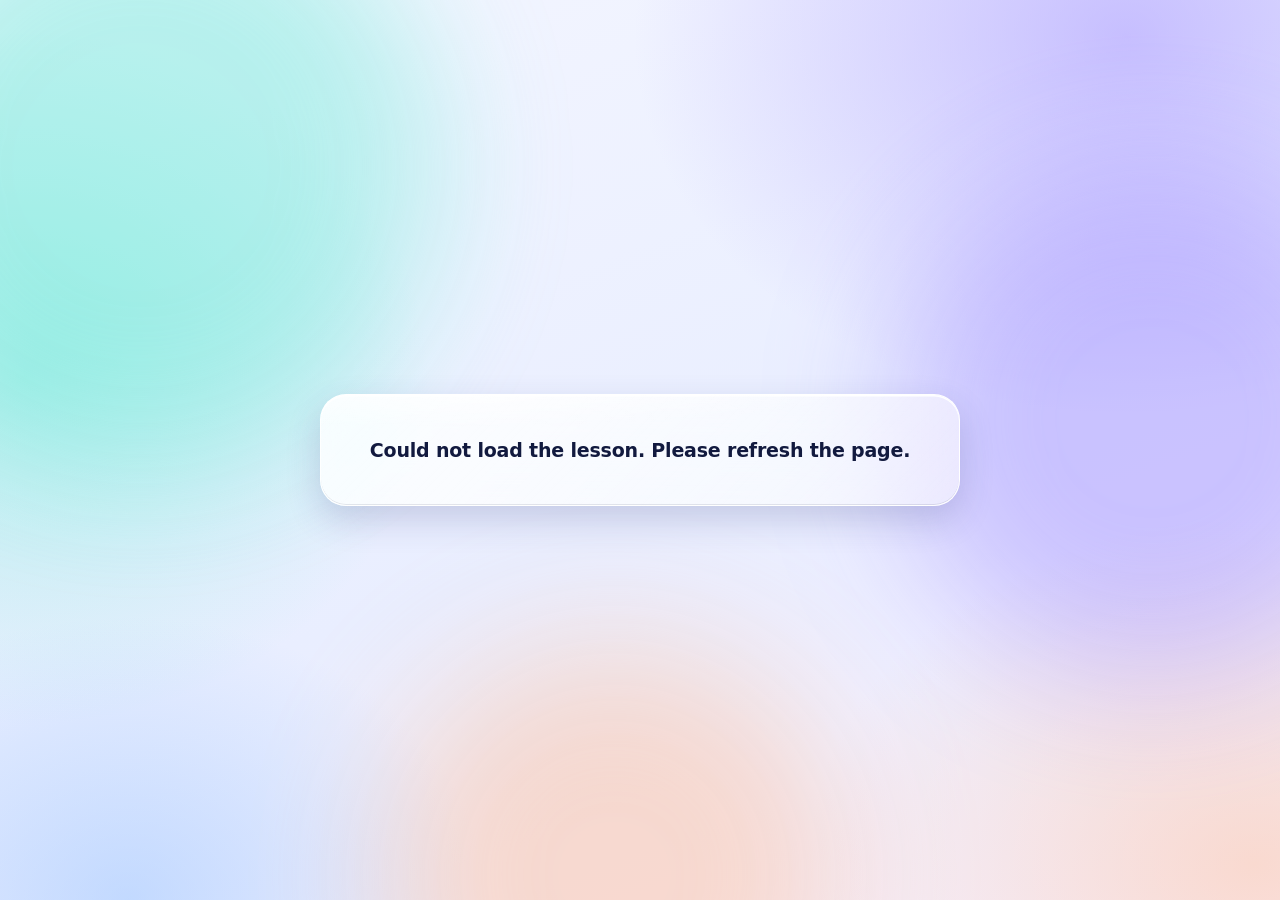
==== app/index.html @ 3ac42861 "Add the liquid-glass app shell and Batch 1 player (Phases 3 and 4) Static front end with no build st" ====
<!doctype html>
<html lang="en" data-theme="dark">
<head>
<meta charset="utf-8">
<meta name="viewport" content="width=device-width,initial-scale=1,viewport-fit=cover">
<meta name="theme-color" content="#0c1236">
<title>Genesis 6,000 Words</title>
<meta name="description" content="Genesis 6,000 English Words to Know: learn 20 new words at a time at three levels, with Traditional Chinese meanings you can switch on or off.">
<link rel="icon" href="icon.svg" type="image/svg+xml">
<link rel="manifest" href="manifest.webmanifest">
<link rel="stylesheet" href="css/app.css">
<script>
/* set the theme before first paint so there is no flash */
(function () {
  try {
    var s = JSON.parse(localStorage.getItem('genesis6000.v1') || '{}');
    var th = (s.prefs && s.prefs.theme) || 'auto';
    var dark = th === 'dark' || (th === 'auto' && matchMedia('(prefers-color-scheme: dark)').matches);
    document.documentElement.setAttribute('data-theme', dark ? 'dark' : 'light');
  } catch (e) {}
})();
</script>
</head>
<body>
<div class="blobs" aria-hidden="true"><span></span><span></span><span></span></div>
<div id="app"></div>
<noscript><p style="padding:24px;color:#fff">Please turn on JavaScript to use Genesis 6,000 English Words to Know.</p></noscript>
<script src="js/i18n.js"></script>
<script src="js/core.js"></script>
<script src="js/dnd.js"></script>
<script src="js/views-shell.js"></script>
<script src="js/views-batch.js"></script>
<script src="js/main.js"></script>
</body>
</html>
---- app/css/app.css ----
/* Genesis 6,000 English Words to Know — liquid-glass design.
   Tokens follow the IELTS app (docs/design/glass.css there): translucent fill, diagonal sheen,
   22px blur with saturation, light edge, inner highlight, soft shadow. Light and dark themes. */
:root{
  --lv1:#2ee6c5;--lv2:#ffb454;--lv3:#b9a2ff;--ok:#41e08a;--warn:#ffb454;--bad:#ff6b81;--blue:#4da3ff;
  --tint:255,255,255;--ink:#fff;--ink2:rgba(255,255,255,.76);--ink3:rgba(255,255,255,.64);--hl:rgba(255,255,255,.55);
  --glass:linear-gradient(135deg,rgba(255,255,255,.22),rgba(255,255,255,.06));--edge:rgba(255,255,255,.32);--shadow:rgba(3,6,28,.38);
  --bg:#0c1236;--sheen:rgba(255,255,255,.3);--bar:rgba(255,255,255,.18);--float:rgba(12,18,54,.74);
  --bg-img:radial-gradient(55% 60% at 88% 4%,rgba(124,92,255,.8),transparent 70%),radial-gradient(45% 55% at 2% 42%,rgba(46,230,197,.5),transparent 70%),radial-gradient(50% 55% at 98% 96%,rgba(255,150,90,.5),transparent 70%),radial-gradient(40% 45% at 10% 100%,rgba(77,163,255,.45),transparent 70%),linear-gradient(160deg,#0c1236,#101a47 55%,#0a1030);
  --blob1:rgba(124,92,255,.55);--blob2:rgba(46,230,197,.42);--blob3:rgba(255,150,90,.42);
  --on-accent:#0b1236;
  --lv:var(--lv1);--lv-grad:linear-gradient(180deg,#d6fff7,#2ee6c5);--lv-rgb:46,230,197;
  color-scheme:dark;
}
:root[data-theme=light]{
  --lv1:#0a9c82;--lv2:#b45f00;--lv3:#6a4ed6;--ok:#13894a;--warn:#b45f00;--bad:#d12a4b;--blue:#1b6fd1;
  --tint:18,26,63;--ink:#121a3f;--ink2:rgba(18,26,63,.78);--ink3:rgba(18,26,63,.68);--hl:rgba(255,255,255,.95);
  --glass:linear-gradient(135deg,rgba(255,255,255,.88),rgba(255,255,255,.55));--edge:rgba(255,255,255,.95);--shadow:rgba(52,62,130,.2);
  --bg:#eef1ff;--sheen:rgba(255,255,255,.7);--bar:rgba(18,26,63,.12);--float:rgba(255,255,255,.62);
  --bg-img:radial-gradient(55% 60% at 88% 4%,rgba(160,140,255,.5),transparent 70%),radial-gradient(45% 55% at 2% 42%,rgba(110,235,215,.45),transparent 70%),radial-gradient(50% 55% at 98% 96%,rgba(255,190,150,.45),transparent 70%),radial-gradient(40% 45% at 10% 100%,rgba(130,185,255,.4),transparent 70%),linear-gradient(160deg,#f4f6ff,#e9eeff 55%,#f6f0ff);
  --blob1:rgba(160,140,255,.5);--blob2:rgba(110,235,215,.5);--blob3:rgba(255,190,150,.5);--lv-rgb:10,156,130;
  color-scheme:light;
}
/* the active level sets one accent for the whole screen */
[data-level=beginner]{--lv:var(--lv1);--lv-grad:linear-gradient(180deg,#d6fff7,#2ee6c5);--lv-rgb:46,230,197}
[data-level=intermediate]{--lv:var(--lv2);--lv-grad:linear-gradient(180deg,#fff0d6,#ffb454);--lv-rgb:255,180,84}
[data-level=advanced]{--lv:var(--lv3);--lv-grad:linear-gradient(180deg,#efe9ff,#b9a2ff);--lv-rgb:185,162,255}
:root[data-theme=light] [data-level=beginner]{--lv-rgb:10,156,130}
:root[data-theme=light] [data-level=intermediate]{--lv-rgb:180,95,0}
:root[data-theme=light] [data-level=advanced]{--lv-rgb:106,78,214}

*{box-sizing:border-box;margin:0;padding:0}
html{background:var(--bg);min-height:100%;-webkit-text-size-adjust:100%}
body{min-height:100vh;font-family:Inter,"Noto Sans TC","PingFang TC","Microsoft JhengHei",system-ui,-apple-system,"Segoe UI",sans-serif;color:var(--ink);-webkit-font-smoothing:antialiased;overflow-x:hidden}
body::before{content:"";position:fixed;inset:0;z-index:-2;pointer-events:none;background:var(--bg-img)}
button,input,select{font:inherit;color:inherit}
button{cursor:pointer;background:none;border:0}
a{color:inherit;text-decoration:none}
h1{font-size:34px;font-weight:800;letter-spacing:-.025em;line-height:1.1}
h2{font-size:12px;font-weight:700;letter-spacing:.1em;text-transform:uppercase;color:var(--ink2)}
h3{font-size:19px;font-weight:700;letter-spacing:-.01em}
.sub{color:var(--ink2);font-size:15px;line-height:1.5}.label{font-size:12px;color:var(--ink3);letter-spacing:.05em;text-transform:uppercase}
:focus-visible{outline:3px solid var(--lv);outline-offset:2px;border-radius:12px}
.sr{position:absolute;width:1px;height:1px;overflow:hidden;clip:rect(0 0 0 0);white-space:nowrap}

/* liquid blobs behind everything */
.blobs{position:fixed;inset:0;z-index:-1;overflow:hidden;pointer-events:none}
.blobs span{position:absolute;border-radius:50%;filter:blur(70px);opacity:.9;animation:drift 26s ease-in-out infinite alternate}
.blobs span:nth-child(1){width:46vmax;height:46vmax;left:-12vmax;top:-10vmax;background:var(--blob2)}
.blobs span:nth-child(2){width:40vmax;height:40vmax;right:-10vmax;top:18vh;background:var(--blob1);animation-duration:32s;animation-delay:-8s}
.blobs span:nth-child(3){width:36vmax;height:36vmax;left:30vw;bottom:-16vmax;background:var(--blob3);animation-duration:38s;animation-delay:-16s}
@keyframes drift{0%{transform:translate3d(0,0,0) scale(1)}50%{transform:translate3d(5vmax,-4vmax,0) scale(1.12)}100%{transform:translate3d(-4vmax,5vmax,0) scale(.94)}}
:root[data-motion=off] .blobs span,:root[data-motion=off] *{animation:none!important;transition:none!important}
@media (prefers-reduced-motion:reduce){.blobs span,*{animation:none!important;transition:none!important}}

/* glass */
.glass{position:relative;background:var(--glass);border:1px solid var(--edge);border-radius:26px;
  backdrop-filter:blur(22px) saturate(180%);-webkit-backdrop-filter:blur(22px) saturate(180%);
  box-shadow:inset 0 1.5px 0 var(--hl),inset 0 -1px 0 rgba(var(--tint),.1),0 14px 34px var(--shadow)}
.glass::before{content:"";position:absolute;inset:0;border-radius:inherit;pointer-events:none;background:radial-gradient(120% 70% at 20% -10%,var(--sheen),transparent 55%)}
.glass>*{position:relative}
.card{padding:20px}
.tint{background:linear-gradient(135deg,rgba(var(--lv-rgb),.42),rgba(var(--lv-rgb),.08))}
.lift{transition:transform .25s cubic-bezier(.2,.8,.2,1),box-shadow .25s}
.lift:hover{transform:translateY(-3px);box-shadow:inset 0 1.5px 0 var(--hl),0 20px 44px var(--shadow)}

/* buttons */
.btn{display:inline-flex;align-items:center;justify-content:center;gap:8px;min-height:48px;padding:0 24px;border-radius:26px;font-weight:700;font-size:16px;white-space:nowrap;color:var(--on-accent);
  border:1px solid rgba(var(--tint),.5);background:linear-gradient(180deg,rgba(255,255,255,.9),rgba(255,255,255,.5));box-shadow:inset 0 1.5px 0 rgba(255,255,255,.9),0 10px 24px var(--shadow);transition:transform .15s,box-shadow .2s,opacity .2s}
:root[data-theme=light] .btn{background:linear-gradient(180deg,#fff,rgba(255,255,255,.7))}
.btn:hover{transform:translateY(-1px)}.btn:active{transform:translateY(1px) scale(.99)}
.btn.primary{background:var(--lv-grad);border-color:rgba(255,255,255,.7);color:#0b1236}
.btn.ghost{color:var(--ink);background:linear-gradient(180deg,rgba(var(--tint),.22),rgba(var(--tint),.08));border-color:rgba(var(--tint),.32);box-shadow:inset 0 1px 0 rgba(var(--tint),.4)}
.btn.sm{min-height:38px;padding:0 16px;font-size:14px}.btn.block{display:flex;width:100%}
.btn:disabled,.btn[aria-disabled=true]{opacity:.45;cursor:not-allowed;transform:none}
.btn svg{width:20px;height:20px;stroke:currentColor;fill:none;stroke-width:2;stroke-linecap:round;stroke-linejoin:round}
.iconbtn{width:44px;height:44px;border-radius:50%;display:inline-grid;place-items:center;background:rgba(var(--tint),.14);border:1px solid rgba(var(--tint),.3);box-shadow:inset 0 1px 0 rgba(var(--tint),.4);transition:transform .15s,background .2s}
.iconbtn:hover{background:rgba(var(--tint),.24);transform:scale(1.06)}
.iconbtn svg{width:22px;height:22px;stroke:currentColor;fill:none;stroke-width:2;stroke-linecap:round;stroke-linejoin:round}
.pill{display:inline-flex;align-items:center;gap:6px;border-radius:999px;padding:5px 12px;font-size:12.5px;font-weight:700;white-space:nowrap;background:rgba(var(--tint),.14);border:1px solid rgba(var(--tint),.28)}
.dot{width:9px;height:9px;border-radius:50%;display:inline-block;flex:none;background:var(--lv)}

/* layout */
.row{display:flex;gap:12px;align-items:center}.row.wrap{flex-wrap:wrap}.grow{flex:1;min-width:0}.between{justify-content:space-between}
.stack{display:flex;flex-direction:column;gap:16px}.stack.tight{gap:10px}
.grid{display:grid;gap:16px}.g2{grid-template-columns:repeat(2,1fr)}.g3{grid-template-columns:repeat(3,1fr)}
.shell{display:flex;gap:20px;padding:20px;min-height:100vh;max-width:1480px;margin:0 auto}
.side{width:258px;flex:none;position:sticky;top:20px;align-self:flex-start;height:calc(100vh - 40px);border-radius:30px;padding:20px 14px;display:flex;flex-direction:column;gap:6px;z-index:5;overflow-y:auto}
.brand{display:flex;align-items:center;gap:12px;padding:2px 8px 16px}
.mk{width:42px;height:42px;border-radius:14px;display:grid;place-items:center;font-weight:800;font-size:15px;letter-spacing:-.04em;background:linear-gradient(135deg,#2ee6c5,#ffb454);color:#0b1236;box-shadow:inset 0 1.5px 0 rgba(255,255,255,.7),0 6px 16px rgba(46,230,197,.35)}
.brand b{font-size:15px;line-height:1.15;display:block}.brand small{font-size:12px;color:var(--ink2);font-weight:600}
.nav{display:flex;align-items:center;gap:12px;padding:12px 14px;border-radius:18px;font-size:15px;font-weight:700;color:var(--ink3);border:1px solid transparent;transition:background .2s,color .2s}
.nav:hover{color:var(--ink);background:rgba(var(--tint),.1)}
.nav svg,.tab svg{width:22px;height:22px;stroke:currentColor;fill:none;stroke-width:1.9;stroke-linecap:round;stroke-linejoin:round;flex:none}
.nav.on{color:var(--ink);background:linear-gradient(180deg,rgba(var(--tint),.28),rgba(var(--tint),.08));border-color:rgba(var(--tint),.4);box-shadow:inset 0 1px 0 var(--hl)}
.who{margin-top:auto;padding:14px;border-radius:20px;background:rgba(var(--tint),.1);font-size:14px;display:flex;flex-direction:column;gap:10px}
.main{flex:1;min-width:0;display:flex;flex-direction:column;gap:20px;padding-bottom:28px}
.hdr{display:flex;justify-content:space-between;align-items:flex-end;gap:14px;flex-wrap:wrap}
.tabbar{display:none}.mobhdr{display:none}
@media (max-width:900px){
  .shell{padding:14px 14px 104px}.side{display:none}
  .tabbar{display:flex;position:fixed;left:12px;right:12px;bottom:calc(12px + env(safe-area-inset-bottom));height:70px;border-radius:35px;justify-content:space-around;align-items:center;z-index:20;padding:0 6px;background-color:var(--float)}
  .tab{display:flex;flex-direction:column;align-items:center;gap:2px;font-size:11.5px;font-weight:700;color:var(--ink3);flex:1;min-height:56px;justify-content:center}
  .tab.on{color:var(--ink)}.tab.on svg{filter:drop-shadow(0 0 8px rgba(var(--lv-rgb,255,255,255),.8))}
  .g2,.g3{grid-template-columns:1fr}h1{font-size:28px}
  .mobhdr{display:flex;justify-content:space-between;align-items:center;gap:10px}
}

/* segmented control and switch */
.seg{display:flex;padding:4px;border-radius:24px;gap:4px}
.seg button{flex:1;text-align:center;padding:10px 8px;border-radius:20px;font-size:14px;font-weight:700;color:var(--ink2);min-height:44px;transition:background .2s,color .2s}
.seg button.on{color:#0b1236;background:linear-gradient(180deg,rgba(255,255,255,.92),rgba(255,255,255,.55));box-shadow:inset 0 1px 0 #fff,0 4px 12px rgba(0,0,0,.12)}
.seg.levels button.on[data-level=beginner]{background:linear-gradient(180deg,#d6fff7,#2ee6c5)}
.seg.levels button.on[data-level=intermediate]{background:linear-gradient(180deg,#fff0d6,#ffb454)}
.seg.levels button.on[data-level=advanced]{background:linear-gradient(180deg,#efe9ff,#b9a2ff)}
.switch{display:inline-flex;align-items:center;gap:10px;font-weight:700;font-size:14px;min-height:44px}
.switch .track{width:52px;height:30px;border-radius:15px;background:rgba(var(--tint),.2);border:1px solid rgba(var(--tint),.32);position:relative;transition:background .25s;flex:none;box-shadow:inset 0 1px 3px rgba(0,0,0,.2)}
.switch .track::after{content:"";position:absolute;top:2px;left:2px;width:24px;height:24px;border-radius:50%;background:linear-gradient(180deg,#fff,#dfe6ff);box-shadow:0 2px 6px rgba(0,0,0,.3);transition:transform .25s cubic-bezier(.3,1.4,.5,1)}
.switch[aria-checked=true] .track{background:linear-gradient(180deg,rgba(var(--lv-rgb),.9),rgba(var(--lv-rgb),.6))}
.switch[aria-checked=true] .track::after{transform:translateX(22px)}

/* welcome */
.welcome{min-height:100vh;display:grid;place-items:center;padding:24px;position:relative}
.hero{max-width:640px;width:100%;padding:44px 36px;text-align:center;display:flex;flex-direction:column;gap:22px;align-items:center}
.hero .big{font-size:84px;font-weight:800;letter-spacing:-.05em;line-height:.95;background:linear-gradient(135deg,#2ee6c5,#b9a2ff 55%,#ffb454);-webkit-background-clip:text;background-clip:text;color:transparent;filter:drop-shadow(0 6px 24px rgba(124,92,255,.35))}
:root[data-theme=light] .hero .big{background:linear-gradient(135deg,#0a9c82,#6a4ed6 55%,#d9730d);-webkit-background-clip:text;background-clip:text}
.hero h1{font-size:30px}.hero .by{font-size:13px;letter-spacing:.14em;text-transform:uppercase;font-weight:700;color:var(--ink2)}
.hero input{width:100%;max-width:340px;padding:15px 20px;border-radius:26px;background:rgba(var(--tint),.12);border:1px solid rgba(var(--tint),.32);outline:none;text-align:center;font-size:17px;font-weight:600;box-shadow:inset 0 2px 6px rgba(0,0,0,.12)}
.hero input::placeholder{color:var(--ink3)}.hero input:focus{border-color:var(--ink);background:rgba(var(--tint),.18)}
.floaters{position:absolute;inset:0;overflow:hidden;pointer-events:none}
.floaters span{position:absolute;padding:9px 18px;border-radius:999px;font-weight:700;font-size:17px;background:var(--glass);border:1px solid var(--edge);backdrop-filter:blur(14px);box-shadow:inset 0 1px 0 var(--hl),0 10px 24px var(--shadow);animation:bob 9s ease-in-out infinite;opacity:.85}
@keyframes bob{0%,100%{transform:translateY(0) rotate(-2deg)}50%{transform:translateY(-18px) rotate(2deg)}}
@media (max-width:640px){.hero{padding:32px 22px}.hero .big{font-size:64px}.floaters span{font-size:14px;padding:7px 14px}}

/* stat tiles, rings, bars */
.stat{padding:16px 18px;display:flex;flex-direction:column;gap:2px}.stat b{font-size:30px;font-weight:800;letter-spacing:-.02em}.stat span{font-size:13px;color:var(--ink2);font-weight:600}
.ring{--p:0;width:92px;height:92px;border-radius:50%;display:grid;place-items:center;background:conic-gradient(var(--lv) calc(var(--p)*1%),rgba(var(--tint),.16) 0);position:relative;flex:none}
.ring::before{content:"";position:absolute;inset:9px;border-radius:50%;background:var(--bg);opacity:.9}
.ring b{position:relative;font-size:20px;font-weight:800}
.meter{height:8px;border-radius:4px;background:var(--bar);overflow:hidden}.meter i{display:block;height:100%;border-radius:4px;background:var(--lv-grad);transition:width .5s}
.stars{display:inline-flex;gap:3px;font-size:18px;letter-spacing:1px}.stars .off{opacity:.28;filter:grayscale(1)}

/* batches */
.chips{display:flex;gap:8px;flex-wrap:wrap}
.chipbtn{padding:9px 16px;border-radius:999px;font-weight:700;font-size:14px;background:rgba(var(--tint),.12);border:1px solid rgba(var(--tint),.28);min-height:42px;transition:background .2s}
.chipbtn.on{background:linear-gradient(180deg,rgba(255,255,255,.92),rgba(255,255,255,.55));color:#0b1236;border-color:#fff}
.bgrid{display:grid;grid-template-columns:repeat(auto-fill,minmax(112px,1fr));gap:12px}
.bcard{padding:14px 12px;border-radius:22px;display:flex;flex-direction:column;gap:4px;align-items:flex-start;min-height:96px;text-align:left}
.bcard b{font-size:22px;font-weight:800;letter-spacing:-.02em}.bcard small{font-size:12px;color:var(--ink2);font-weight:600}
.bcard.locked{opacity:.55}.bcard.open{background:linear-gradient(135deg,rgba(var(--lv-rgb),.4),rgba(var(--lv-rgb),.1))}
.badge{font-size:11px;font-weight:800;padding:3px 9px;border-radius:999px;border:1px solid rgba(var(--tint),.35);letter-spacing:.04em;text-transform:uppercase}

/* station cards */
.station{padding:22px;display:flex;flex-direction:column;gap:14px;text-align:left}
.num{width:40px;height:40px;border-radius:14px;display:grid;place-items:center;font-weight:800;background:var(--lv-grad);color:#0b1236;flex:none}
.acts{display:flex;flex-direction:column;gap:8px}
.act{display:flex;align-items:center;gap:12px;padding:12px 14px;border-radius:18px;background:rgba(var(--tint),.09);font-weight:600;font-size:15px;text-align:left;min-height:52px;width:100%;transition:background .2s}
.act:hover{background:rgba(var(--tint),.18)}.act .em{font-size:22px;width:30px;text-align:center}.act .go{margin-left:auto;color:var(--ink3)}
.act .ok{color:var(--ok);font-weight:800}
.setdots{display:flex;gap:6px}.setdots i{width:11px;height:11px;border-radius:50%;background:rgba(var(--tint),.25);border:1px solid rgba(var(--tint),.3)}.setdots i.on{background:var(--ok);border-color:var(--ok);box-shadow:0 0 10px var(--ok)}

/* activity frame */
.player{display:flex;flex-direction:column;gap:18px;max-width:880px;width:100%;margin:0 auto}
.pbar{display:flex;align-items:center;gap:12px;flex-wrap:wrap}
.crumbs{font-size:14px;color:var(--ink2);font-weight:700}
.prog{display:flex;gap:6px;flex:1;min-width:120px}.prog i{flex:1;height:8px;border-radius:4px;background:var(--bar)}.prog i.on{background:var(--lv-grad)}.prog i.now{background:rgba(var(--lv-rgb),.55)}
.stage{padding:28px;display:flex;flex-direction:column;gap:22px;align-items:center;text-align:center;min-height:300px;justify-content:center}
@media (max-width:640px){.stage{padding:20px 16px}}

/* word card */
.wcard{width:100%;max-width:560px;margin:0 auto;padding:30px 26px;display:flex;flex-direction:column;gap:14px;align-items:center;text-align:center}
.wcard .emoji{font-size:64px;line-height:1;filter:drop-shadow(0 8px 14px rgba(0,0,0,.25))}
.wcard .word{font-size:46px;font-weight:800;letter-spacing:-.025em}
.wcard .pos{font-size:13px;font-weight:700;color:var(--ink2);letter-spacing:.06em;text-transform:uppercase}
.wcard .def{font-size:20px;font-weight:600;line-height:1.4}
.wcard .zh{font-size:26px;font-weight:700;color:var(--lv)}
.wcard .ex{font-size:19px;line-height:1.55;color:var(--ink);padding:14px 18px;border-radius:20px;background:rgba(var(--tint),.1);width:100%}
.hl,.wp{border-radius:8px;cursor:pointer}
.hl{font-weight:800;padding:1px 6px;background:rgba(var(--lv-rgb),.3);box-shadow:0 0 0 1px rgba(var(--lv-rgb),.7)}
.hl:hover{background:rgba(var(--lv-rgb),.5)}

/* chips (draggable words), gaps, slots */
.chip{display:inline-flex;align-items:center;justify-content:center;gap:6px;min-height:46px;padding:8px 18px;border-radius:999px;font-weight:800;font-size:18px;cursor:grab;user-select:none;-webkit-user-select:none;touch-action:none;
  background:linear-gradient(180deg,rgba(255,255,255,.42),rgba(255,255,255,.14));border:1px solid rgba(var(--tint),.45);box-shadow:inset 0 1.5px 0 rgba(255,255,255,.6),0 8px 18px var(--shadow);transition:transform .15s,box-shadow .2s,opacity .2s,background .2s}
:root[data-theme=light] .chip{background:linear-gradient(180deg,#fff,rgba(255,255,255,.65))}
.chip:hover{transform:translateY(-2px)}.chip small{font-size:12px;font-weight:700;opacity:.85}
.chip.sel{outline:3px solid var(--lv);outline-offset:3px;transform:translateY(-3px) scale(1.04)}
.chip.dragging{opacity:.3}.chip.ghost{position:fixed;z-index:1000;pointer-events:none;cursor:grabbing;transform:scale(1.12) rotate(-3deg);box-shadow:0 22px 44px rgba(0,0,0,.4);opacity:1}
.chip.ok{background:linear-gradient(180deg,rgba(65,224,138,.75),rgba(65,224,138,.35));border-color:var(--ok);cursor:default}
.chip.zhline{flex-direction:column;gap:0;padding:6px 18px;line-height:1.2}
.chip.shake,.slot.shake,.opt.shake,.gap.shake{animation:shake .45s}
@keyframes shake{20%,60%{transform:translateX(-7px)}40%,80%{transform:translateX(7px)}}
.bank{display:flex;flex-wrap:wrap;gap:12px;justify-content:center;padding:16px;border-radius:24px;background:rgba(var(--tint),.08);border:1px dashed rgba(var(--tint),.3);min-height:76px;width:100%}
.story{font-size:20px;line-height:2.5;font-weight:500;text-align:left;width:100%}
@media (max-width:640px){.story{font-size:18px;line-height:2.4}}
.gap{display:inline-flex;align-items:center;justify-content:center;vertical-align:middle;min-width:104px;min-height:44px;margin:0 3px;padding:0 6px;border-radius:16px;background:rgba(var(--tint),.1);border:2px dashed rgba(var(--tint),.45);font-weight:800;color:var(--ink3);font-size:15px;transition:background .2s,border-color .2s;cursor:pointer}
.gap .n{font-size:13px;opacity:.8}
.gap.filled .n{display:none}
.gap.over,.dz.over{background:rgba(var(--lv-rgb),.3);border-color:var(--lv);transform:scale(1.04)}
.gap.filled{border-style:solid;background:rgba(var(--tint),.05);padding:0}.gap.filled .chip{min-height:40px;font-size:17px;box-shadow:none;cursor:grab}
.gap.right{border-color:var(--ok);background:rgba(65,224,138,.18)}.gap.wrong{border-color:var(--warn);background:rgba(255,180,84,.2)}
.gap.reveal{border-color:var(--blue);background:rgba(77,163,255,.2)}
.dz.waiting{outline:2px dashed var(--lv);outline-offset:3px}

/* match it */
.match{display:grid;grid-template-columns:1fr 1fr;gap:18px;width:100%;align-items:start}
.match .col{display:flex;flex-direction:column;gap:12px;align-items:stretch}
.mean{display:flex;align-items:center;gap:12px;min-height:64px;padding:10px 14px;border-radius:20px;background:rgba(var(--tint),.1);border:2px dashed rgba(var(--tint),.4);text-align:left;font-weight:600;font-size:16px;transition:background .2s,border-color .2s}
.mean .zh{font-weight:700;color:var(--lv);font-size:15px;display:block}
.mean.done{border-style:solid;border-color:var(--ok);background:rgba(65,224,138,.14)}
.mean .slotfill{margin-left:auto}
@media (max-width:640px){.match{grid-template-columns:1fr;gap:14px}.match .col:first-child{flex-direction:row;flex-wrap:wrap;justify-content:center}.match .col:first-child .chip{min-height:42px;padding:6px 14px;font-size:16px}.mean{min-height:56px;font-size:15px}}

/* build it / letters */
.slots{display:flex;gap:8px;flex-wrap:wrap;justify-content:center}
.slot{width:54px;height:62px;border-radius:18px;display:grid;place-items:center;font-size:28px;font-weight:800;background:rgba(var(--tint),.1);border:2px dashed rgba(var(--tint),.45);transition:background .2s,border-color .2s;cursor:pointer}
.slot.right{border-color:var(--ok);background:rgba(65,224,138,.2);border-style:solid}.slot.wrong{border-color:var(--warn);background:rgba(255,180,84,.2);border-style:solid}
.slot .chip{min-height:0;height:100%;width:100%;padding:0;border-radius:16px;font-size:28px;box-shadow:none}
.tiles{display:flex;gap:10px;flex-wrap:wrap;justify-content:center}
.tile{width:54px;height:60px;border-radius:18px;font-size:27px;padding:0}
.tile.used{opacity:.25;pointer-events:none}
.hintbar{display:flex;align-items:center;gap:12px;flex-wrap:wrap;justify-content:center}
.bighint{font-size:30px;font-weight:800;letter-spacing:-.01em}.bighint .e{font-size:48px;display:block;margin-bottom:6px}

/* pick the word + options */
.sentence{font-size:26px;font-weight:700;line-height:1.7;max-width:700px}
@media (max-width:640px){.sentence{font-size:22px}}
.opts{display:grid;grid-template-columns:repeat(2,1fr);gap:12px;width:100%;max-width:560px}
.opt{min-height:60px;padding:10px 18px;border-radius:22px;font-size:20px;font-weight:800;display:flex;align-items:center;justify-content:center;gap:8px;
  background:linear-gradient(180deg,rgba(var(--tint),.24),rgba(var(--tint),.08));border:1px solid rgba(var(--tint),.38);box-shadow:inset 0 1.5px 0 var(--hl),0 8px 18px var(--shadow);transition:transform .15s,background .2s}
.opt:hover{transform:translateY(-2px)}.opt.right{background:rgba(65,224,138,.4);border-color:var(--ok)}.opt.wrong{background:rgba(255,180,84,.3);border-color:var(--warn)}
@media (max-width:480px){.opts{grid-template-columns:1fr}}

/* sentence maker */
.maker{display:flex;flex-direction:column;gap:14px;width:100%;max-width:720px}
.maker .row3{display:flex;flex-direction:column;gap:8px;text-align:left}
.maker .rlabel{font-size:12px;font-weight:800;letter-spacing:.08em;text-transform:uppercase;color:var(--ink2)}
.maker .rtiles{display:flex;gap:8px;flex-wrap:wrap}
.mt{padding:10px 16px;border-radius:18px;font-weight:700;font-size:16px;min-height:46px;background:rgba(var(--tint),.12);border:1px solid rgba(var(--tint),.32);transition:background .2s,transform .15s}
.mt:hover{transform:translateY(-1px);background:rgba(var(--tint),.2)}
.mt.on{background:var(--lv-grad);color:#0b1236;border-color:#fff;box-shadow:0 6px 16px rgba(var(--lv-rgb),.4)}
.mt.tgt{border-color:rgba(var(--lv-rgb),.9)}
.preview{min-height:84px;padding:18px 22px;border-radius:24px;font-size:24px;font-weight:700;line-height:1.5;display:flex;align-items:center;justify-content:center;text-align:center;width:100%;background:rgba(var(--tint),.1);border:1px dashed rgba(var(--tint),.35)}
.preview.done{border-style:solid;border-color:var(--ok);background:rgba(65,224,138,.14)}
.preview .ph{color:var(--ink3);font-weight:600;font-size:17px}

/* finish banner, toast, popover, sheet */
.banner{padding:22px 26px;border-radius:26px;display:flex;align-items:center;gap:18px;flex-wrap:wrap;justify-content:center;text-align:center;background:linear-gradient(135deg,rgba(65,224,138,.35),rgba(65,224,138,.08))}
.banner .big{font-size:42px}.banner b{font-size:22px}
.toasts{position:fixed;left:0;right:0;bottom:calc(96px + env(safe-area-inset-bottom));display:flex;flex-direction:column;align-items:center;gap:8px;z-index:900;pointer-events:none}
@media (min-width:901px){.toasts{bottom:28px}}
.toast{padding:12px 22px;border-radius:999px;font-weight:700;font-size:15px;background-color:var(--float);animation:rise .3s both;pointer-events:auto}
@keyframes rise{from{opacity:0;transform:translateY(12px)}to{opacity:1;transform:none}}
.peek{position:fixed;z-index:950;width:min(340px,calc(100vw - 24px));padding:20px;border-radius:26px;background-color:var(--float);animation:pop .22s cubic-bezier(.2,1.2,.4,1) both}
.peek[hidden]{display:none}
@keyframes pop{from{opacity:0;transform:scale(.92) translateY(6px)}to{opacity:1;transform:none}}
.peek .pw{font-size:30px;font-weight:800;letter-spacing:-.02em}.peek .pd{font-size:16px;line-height:1.45;margin-top:6px}.peek .pz{font-size:22px;font-weight:700;color:var(--lv);margin-top:8px}
.peek .px{position:absolute;top:10px;right:10px}
@media (max-width:640px){.peek{left:12px!important;right:12px;bottom:calc(90px + env(safe-area-inset-bottom));top:auto!important;width:auto}}
dialog.sheet{width:min(440px,calc(100vw - 28px));padding:24px;margin:auto;border:1px solid var(--edge);border-radius:28px;color:var(--ink);background-color:var(--bg);box-shadow:0 30px 80px rgba(0,0,0,.5)}
dialog.sheet::backdrop{background:rgba(6,10,40,.55);backdrop-filter:blur(6px)}
dialog.sheet h3{margin-bottom:14px}.setrow{display:flex;justify-content:space-between;align-items:center;gap:14px;padding:12px 0;border-top:1px solid rgba(var(--tint),.14);flex-wrap:wrap}.setrow:first-of-type{border-top:0}
.setrow>span{font-weight:700;font-size:15px}.setrow .seg{min-width:200px}
.empty{padding:26px;text-align:center;color:var(--ink2)}
.saved{display:flex;align-items:center;gap:12px;padding:12px 14px;border-radius:18px;background:rgba(var(--tint),.09);font-weight:600;font-size:16px}
.confetti{position:fixed;inset:0;pointer-events:none;z-index:990;overflow:hidden}
.confetti i{position:absolute;top:-20px;width:10px;height:16px;border-radius:3px;animation:fall 2.4s ease-in forwards}
@keyframes fall{to{transform:translateY(110vh) rotate(720deg);opacity:.9}}
.hint-text{font-size:14px;color:var(--ink2);font-weight:600}
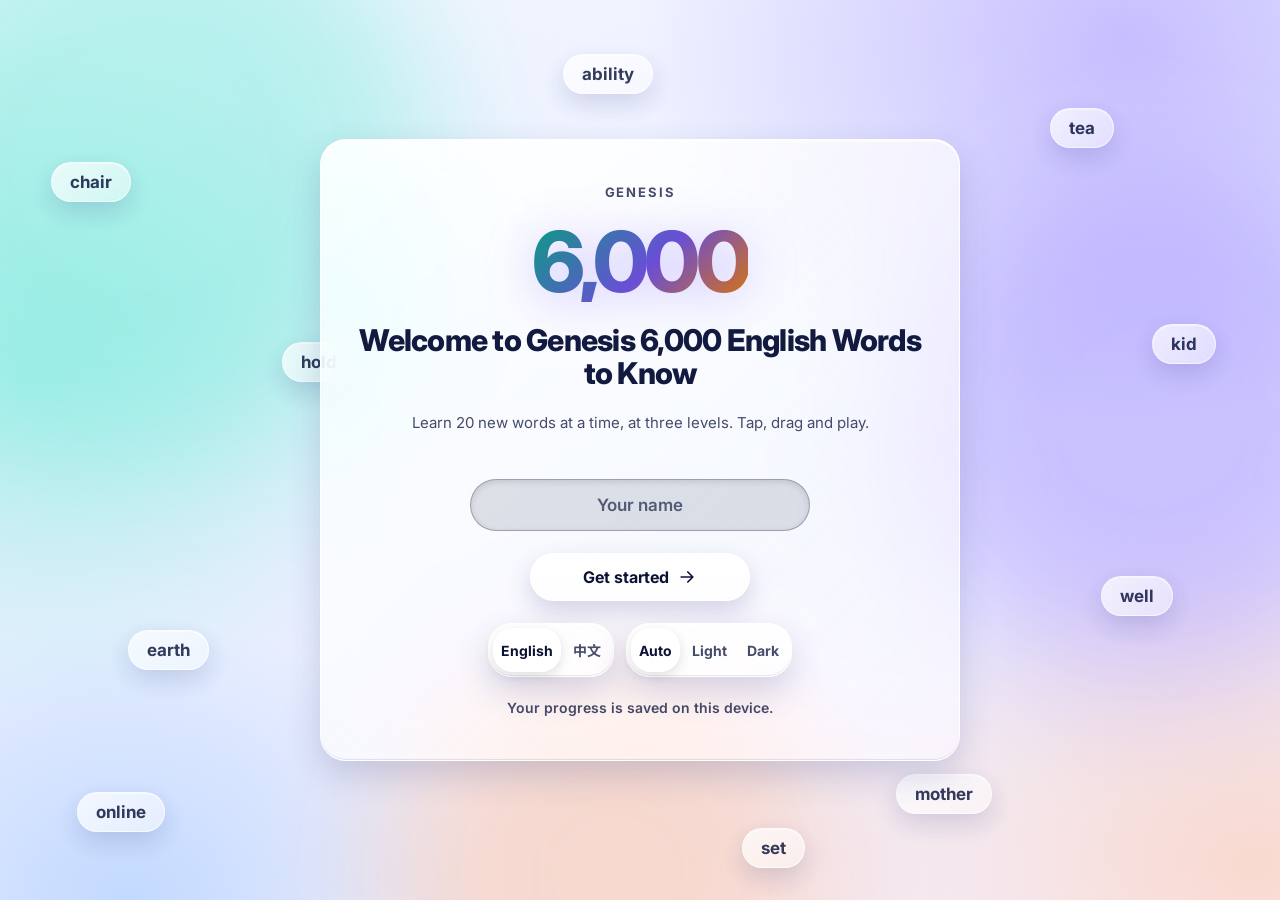
==== commit 05fb70bd: "Finish Batch 1 review, add the demo, plan and audit files Two rounds of independent review on Batch " ====
--- a/app/index.html
+++ b/app/index.html
@@ -4,8 +4,10 @@
 <meta charset="utf-8">
 <meta name="viewport" content="width=device-width,initial-scale=1,viewport-fit=cover">
 <meta name="theme-color" content="#0c1236">
-<title>Genesis 6,000 Words</title>
+<title>Genesis 6,000 English Words to Know</title>
 <meta name="description" content="Genesis 6,000 English Words to Know: learn 20 new words at a time at three levels, with Traditional Chinese meanings you can switch on or off.">
+<link rel="preconnect" href="https://fonts.googleapis.com"><link rel="preconnect" href="https://fonts.gstatic.com" crossorigin>
+<link rel="stylesheet" href="https://fonts.googleapis.com/css2?family=Inter:wght@500;600;700;800&family=Noto+Sans+TC:wght@500;700;800&display=swap">
 <link rel="icon" href="icon.svg" type="image/svg+xml">
 <link rel="manifest" href="manifest.webmanifest">
 <link rel="stylesheet" href="css/app.css">
--- a/app/css/app.css
+++ b/app/css/app.css
@@ -21,6 +21,20 @@
   --blob1:rgba(160,140,255,.5);--blob2:rgba(110,235,215,.5);--blob3:rgba(255,190,150,.5);--lv-rgb:10,156,130;
   color-scheme:light;
 }
+@media (prefers-color-scheme:light){
+  :root:not([data-theme=dark]){
+    --lv1:#0a9c82;--lv2:#b45f00;--lv3:#6a4ed6;--ok:#13894a;--warn:#b45f00;--bad:#d12a4b;--blue:#1b6fd1;
+    --tint:18,26,63;--ink:#121a3f;--ink2:rgba(18,26,63,.78);--ink3:rgba(18,26,63,.68);--hl:rgba(255,255,255,.95);
+    --glass:linear-gradient(135deg,rgba(255,255,255,.88),rgba(255,255,255,.55));--edge:rgba(255,255,255,.95);--shadow:rgba(52,62,130,.2);
+    --bg:#eef1ff;--sheen:rgba(255,255,255,.7);--bar:rgba(18,26,63,.12);--float:rgba(255,255,255,.62);
+    --bg-img:radial-gradient(55% 60% at 88% 4%,rgba(160,140,255,.5),transparent 70%),radial-gradient(45% 55% at 2% 42%,rgba(110,235,215,.45),transparent 70%),radial-gradient(50% 55% at 98% 96%,rgba(255,190,150,.45),transparent 70%),radial-gradient(40% 45% at 10% 100%,rgba(130,185,255,.4),transparent 70%),linear-gradient(160deg,#f4f6ff,#e9eeff 55%,#f6f0ff);
+    --blob1:rgba(160,140,255,.5);--blob2:rgba(110,235,215,.5);--blob3:rgba(255,190,150,.5);--lv-rgb:10,156,130;
+    color-scheme:light;
+  }
+  :root:not([data-theme=dark]) [data-level=beginner]{--lv-rgb:10,156,130}
+  :root:not([data-theme=dark]) [data-level=intermediate]{--lv-rgb:180,95,0}
+  :root:not([data-theme=dark]) [data-level=advanced]{--lv-rgb:106,78,214}
+}
 /* the active level sets one accent for the whole screen */
 [data-level=beginner]{--lv:var(--lv1);--lv-grad:linear-gradient(180deg,#d6fff7,#2ee6c5);--lv-rgb:46,230,197}
 [data-level=intermediate]{--lv:var(--lv2);--lv-grad:linear-gradient(180deg,#fff0d6,#ffb454);--lv-rgb:255,180,84}
@@ -31,8 +45,8 @@
 
 *{box-sizing:border-box;margin:0;padding:0}
 html{background:var(--bg);min-height:100%;-webkit-text-size-adjust:100%}
-body{min-height:100vh;font-family:Inter,"Noto Sans TC","PingFang TC","Microsoft JhengHei",system-ui,-apple-system,"Segoe UI",sans-serif;color:var(--ink);-webkit-font-smoothing:antialiased;overflow-x:hidden}
-body::before{content:"";position:fixed;inset:0;z-index:-2;pointer-events:none;background:var(--bg-img)}
+body{min-height:100vh;background:var(--bg);font-size:16px;font-family:Inter,"Noto Sans TC","PingFang TC","Microsoft JhengHei",system-ui,-apple-system,"Segoe UI",sans-serif;color:var(--ink);-webkit-font-smoothing:antialiased;overflow-x:hidden}
+body::before{content:"";position:fixed;inset:0;z-index:0;pointer-events:none;background:var(--bg-img)}
 button,input,select{font:inherit;color:inherit}
 button{cursor:pointer;background:none;border:0}
 a{color:inherit;text-decoration:none}
@@ -43,8 +57,9 @@
 :focus-visible{outline:3px solid var(--lv);outline-offset:2px;border-radius:12px}
 .sr{position:absolute;width:1px;height:1px;overflow:hidden;clip:rect(0 0 0 0);white-space:nowrap}
 
+#app{position:relative;z-index:1}
 /* liquid blobs behind everything */
-.blobs{position:fixed;inset:0;z-index:-1;overflow:hidden;pointer-events:none}
+.blobs{position:fixed;inset:0;z-index:0;overflow:hidden;pointer-events:none}
 .blobs span{position:absolute;border-radius:50%;filter:blur(70px);opacity:.9;animation:drift 26s ease-in-out infinite alternate}
 .blobs span:nth-child(1){width:46vmax;height:46vmax;left:-12vmax;top:-10vmax;background:var(--blob2)}
 .blobs span:nth-child(2){width:40vmax;height:40vmax;right:-10vmax;top:18vh;background:var(--blob1);animation-duration:32s;animation-delay:-8s}
@@ -84,7 +99,7 @@
 .row{display:flex;gap:12px;align-items:center}.row.wrap{flex-wrap:wrap}.grow{flex:1;min-width:0}.between{justify-content:space-between}
 .stack{display:flex;flex-direction:column;gap:16px}.stack.tight{gap:10px}
 .grid{display:grid;gap:16px}.g2{grid-template-columns:repeat(2,1fr)}.g3{grid-template-columns:repeat(3,1fr)}
-.shell{display:flex;gap:20px;padding:20px;min-height:100vh;max-width:1480px;margin:0 auto}
+.shell{display:flex;gap:20px;padding-block:20px;padding-left:max(16px,env(safe-area-inset-left,0px));padding-right:max(16px,env(safe-area-inset-right,0px));min-height:100vh;max-width:1480px;margin:0 auto}
 .side{width:258px;flex:none;position:sticky;top:20px;align-self:flex-start;height:calc(100vh - 40px);border-radius:30px;padding:20px 14px;display:flex;flex-direction:column;gap:6px;z-index:5;overflow-y:auto}
 .brand{display:flex;align-items:center;gap:12px;padding:2px 8px 16px}
 .mk{width:42px;height:42px;border-radius:14px;display:grid;place-items:center;font-weight:800;font-size:15px;letter-spacing:-.04em;background:linear-gradient(135deg,#2ee6c5,#ffb454);color:#0b1236;box-shadow:inset 0 1.5px 0 rgba(255,255,255,.7),0 6px 16px rgba(46,230,197,.35)}
@@ -98,8 +113,8 @@
 .hdr{display:flex;justify-content:space-between;align-items:flex-end;gap:14px;flex-wrap:wrap}
 .tabbar{display:none}.mobhdr{display:none}
 @media (max-width:900px){
-  .shell{padding:14px 14px 104px}.side{display:none}
-  .tabbar{display:flex;position:fixed;left:12px;right:12px;bottom:calc(12px + env(safe-area-inset-bottom));height:70px;border-radius:35px;justify-content:space-around;align-items:center;z-index:20;padding:0 6px;background-color:var(--float)}
+  .shell{padding-top:14px;padding-bottom:104px}.side{display:none}
+  .tabbar{display:flex;position:fixed;left:max(12px,env(safe-area-inset-left,0px));right:max(12px,env(safe-area-inset-right,0px));bottom:calc(12px + env(safe-area-inset-bottom,0px));height:70px;border-radius:35px;justify-content:space-around;align-items:center;z-index:20;padding:0 6px;background-color:var(--float)}
   .tab{display:flex;flex-direction:column;align-items:center;gap:2px;font-size:11.5px;font-weight:700;color:var(--ink3);flex:1;min-height:56px;justify-content:center}
   .tab.on{color:var(--ink)}.tab.on svg{filter:drop-shadow(0 0 8px rgba(var(--lv-rgb,255,255,255),.8))}
   .g2,.g3{grid-template-columns:1fr}h1{font-size:28px}
@@ -120,7 +135,7 @@
 .switch[aria-checked=true] .track::after{transform:translateX(22px)}
 
 /* welcome */
-.welcome{min-height:100vh;display:grid;place-items:center;padding:24px;position:relative}
+.welcome{min-height:100vh;display:grid;place-items:center;padding-block:24px;padding-left:max(16px,env(safe-area-inset-left,0px));padding-right:max(16px,env(safe-area-inset-right,0px));position:relative}
 .hero{max-width:640px;width:100%;padding:44px 36px;text-align:center;display:flex;flex-direction:column;gap:22px;align-items:center}
 .hero .big{font-size:84px;font-weight:800;letter-spacing:-.05em;line-height:.95;background:linear-gradient(135deg,#2ee6c5,#b9a2ff 55%,#ffb454);-webkit-background-clip:text;background-clip:text;color:transparent;filter:drop-shadow(0 6px 24px rgba(124,92,255,.35))}
 :root[data-theme=light] .hero .big{background:linear-gradient(135deg,#0a9c82,#6a4ed6 55%,#d9730d);-webkit-background-clip:text;background-clip:text}
@@ -247,7 +262,7 @@
 /* finish banner, toast, popover, sheet */
 .banner{padding:22px 26px;border-radius:26px;display:flex;align-items:center;gap:18px;flex-wrap:wrap;justify-content:center;text-align:center;background:linear-gradient(135deg,rgba(65,224,138,.35),rgba(65,224,138,.08))}
 .banner .big{font-size:42px}.banner b{font-size:22px}
-.toasts{position:fixed;left:0;right:0;bottom:calc(96px + env(safe-area-inset-bottom));display:flex;flex-direction:column;align-items:center;gap:8px;z-index:900;pointer-events:none}
+.toasts{position:fixed;left:0;right:0;padding-inline:max(16px,env(safe-area-inset-left,0px));bottom:calc(96px + env(safe-area-inset-bottom,0px));display:flex;flex-direction:column;align-items:center;gap:8px;z-index:900;pointer-events:none}
 @media (min-width:901px){.toasts{bottom:28px}}
 .toast{padding:12px 22px;border-radius:999px;font-weight:700;font-size:15px;background-color:var(--float);animation:rise .3s both;pointer-events:auto}
 @keyframes rise{from{opacity:0;transform:translateY(12px)}to{opacity:1;transform:none}}
@@ -256,7 +271,7 @@
 @keyframes pop{from{opacity:0;transform:scale(.92) translateY(6px)}to{opacity:1;transform:none}}
 .peek .pw{font-size:30px;font-weight:800;letter-spacing:-.02em}.peek .pd{font-size:16px;line-height:1.45;margin-top:6px}.peek .pz{font-size:22px;font-weight:700;color:var(--lv);margin-top:8px}
 .peek .px{position:absolute;top:10px;right:10px}
-@media (max-width:640px){.peek{left:12px!important;right:12px;bottom:calc(90px + env(safe-area-inset-bottom));top:auto!important;width:auto}}
+@media (max-width:640px){.peek{left:max(12px,env(safe-area-inset-left,0px))!important;right:max(12px,env(safe-area-inset-right,0px));bottom:calc(90px + env(safe-area-inset-bottom,0px));top:auto!important;width:auto}}
 dialog.sheet{width:min(440px,calc(100vw - 28px));padding:24px;margin:auto;border:1px solid var(--edge);border-radius:28px;color:var(--ink);background-color:var(--bg);box-shadow:0 30px 80px rgba(0,0,0,.5)}
 dialog.sheet::backdrop{background:rgba(6,10,40,.55);backdrop-filter:blur(6px)}
 dialog.sheet h3{margin-bottom:14px}.setrow{display:flex;justify-content:space-between;align-items:center;gap:14px;padding:12px 0;border-top:1px solid rgba(var(--tint),.14);flex-wrap:wrap}.setrow:first-of-type{border-top:0}
